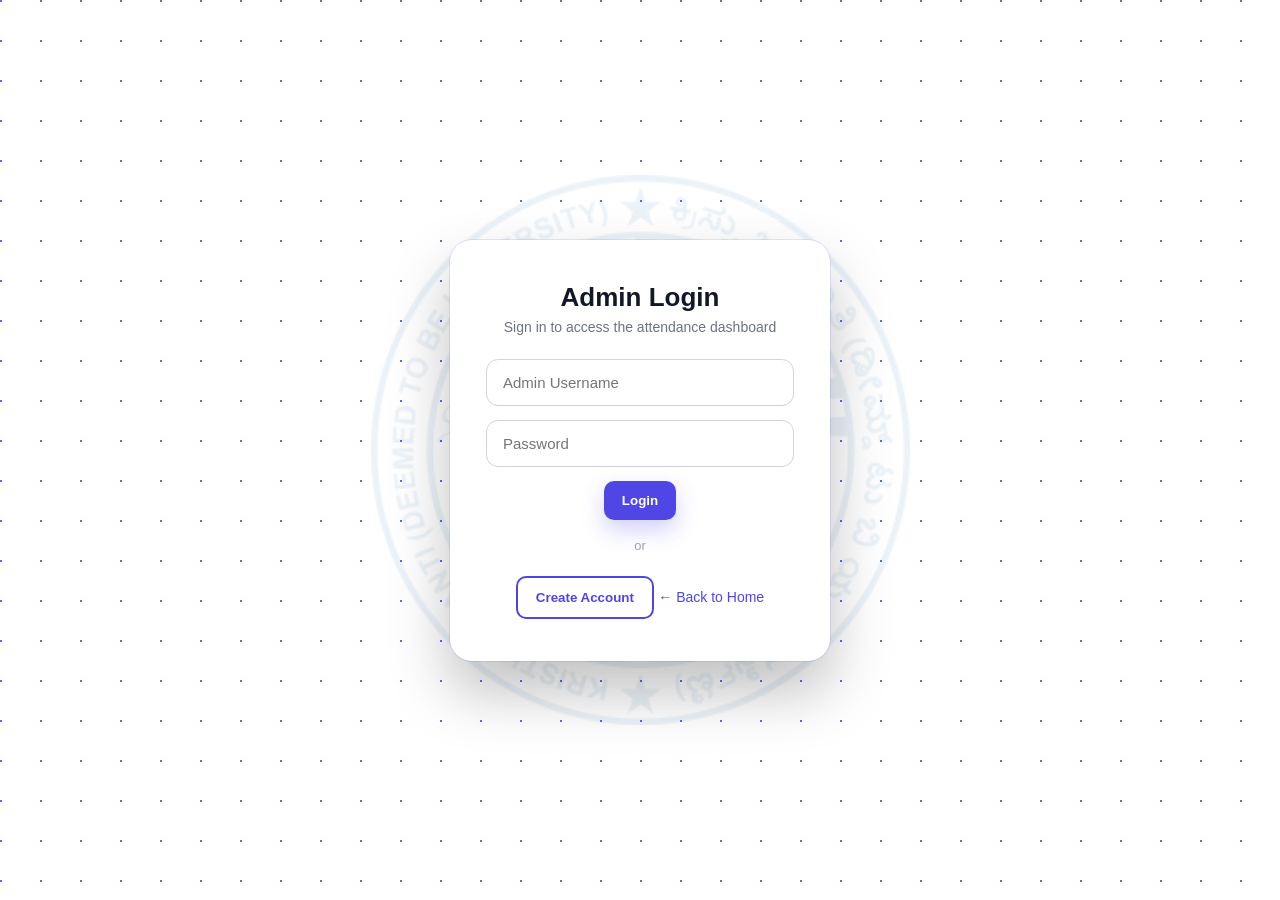
==== frondend/attendance.html @ 6c7b063a "Complete Face Attendance System with Flask, SQLite, Analytics, PDF & CSV export" ====
<!DOCTYPE html>
<html lang="en">
<head>
  <meta charset="UTF-8" />
  <meta name="viewport" content="width=device-width, initial-scale=1.0" />
  <title>Take Attendance | Face Attendance</title>

  <link rel="stylesheet" href="css/style.css" />

  <!-- Protect route -->
  <script>
    if (localStorage.getItem("loggedIn") !== "true") {
      window.location.href = "login.html";
    }
  </script>
</head>

<body>

  <!-- Background -->
  <div class="bg-pattern"></div>

  <!-- Watermark -->
  <div class="logo-watermark">
    <img src="assets/university-logo.png" alt="University logo watermark" />
  </div>

  <!-- Navbar -->
  <nav class="navbar">
    <div class="nav-container">
      <div class="nav-left">
        <div class="logo-box">⌁</div>
        <span class="brand">Face Attendance</span>
      </div>
      <div class="nav-right">
        <a class="nav-link" href="index.html">Home</a>
        <a class="nav-link" href="register.html">Register</a>
        <a class="nav-link active" href="attendance.html">Attendance</a>
        <a class="nav-link" href="dashboard.html">Dashboard</a>
        <a class="btn btn-outline" href="#" onclick="logout()">Logout</a>
      </div>
    </div>
  </nav>

  <!-- Content -->
  <section class="container section">
    <h1 class="section-title center">Take Attendance</h1>
    <p class="section-subtitle center">
      Face recognition based attendance (demo mode)
    </p>

    <div class="hero-grid">
      <!-- Camera (Demo) -->
      <div class="webcam-card">
        <div class="webcam-top-left">
          <span class="dot dot-red"></span>
          Camera: OFF
        </div>

        <div class="webcam-body">
          <div class="webcam-frame"></div>
          <div class="webcam-icon">🎥</div>
          <div class="webcam-info">
            <h3>Camera Preview</h3>
            <p style="color:#6b7280;font-size:14px">
              Demo camera placeholder
            </p>
            <button class="btn btn-primary" onclick="startDemo()">
              Start Attendance (Demo)
            </button>
          </div>
        </div>

        <div class="webcam-footer">
          <span class="status-label">Face Detection:</span>
          <span class="status-off">
            <span class="dot dot-red"></span> OFF
          </span>
        </div>
      </div>

      <!-- Result / Manual Marking -->
      <div class="login-card-square">
        <h3 class="login-title">Recognition Result</h3>
        <p class="login-sub">
          Demo mode – manual roll entry
        </p>

        <!-- 🔽 Added inputs (UI style unchanged) -->
        <input
          type="text"
          id="roll"
          placeholder="Roll Number"
        />

        <select id="status" style="margin-top:10px">
          <option value="Present">Present</option>
          <option value="Late">Late</option>
          <option value="Absent">Absent</option>
        </select>
        
        <button
          class="btn btn-primary full"
          style="margin-top:16px"
          onclick="markAttendance()"
        >
          Mark Attendance
        </button>

        <p id="msg" style="margin-top:12px"></p>

        <!-- Display area -->
        <div style="text-align:left;color:#374151;margin-top:14px">
          <p><strong>Status:</strong> Saved to database</p>
          <p><strong>Mode:</strong> Demo</p>
        </div>
      </div>
    </div>
  </section>

  <!-- Footer -->
  <footer class="footer">
    <div class="container footer-content">
      <div>
        <strong>Face Attendance System © 2026</strong>
        <p>Attendance Module</p>
      </div>
    </div>
  </footer>

  <!-- JS -->
  <script>
    function logout() {
      localStorage.removeItem("loggedIn");
      window.location.href = "login.html";
    }

    function startDemo() {
      alert("Demo camera running. Face recognition will be added next.");
    }

    async function markAttendance() {
      const roll = document.getElementById("roll").value;
      const status = document.getElementById("status").value;
      const msg = document.getElementById("msg");

      if (!roll) {
        msg.style.color = "red";
        msg.textContent = "Please enter roll number";
        return;
      }

      try {
        const res = await fetch(
          "http://127.0.0.1:5000/api/mark-attendance",
          {
            method: "POST",
            headers: { "Content-Type": "application/json" },
            body: JSON.stringify({
              roll: roll,
              status: status
            })
          }
        );

        const data = await res.json();

        if (data.success) {
          msg.style.color = "green";
          msg.textContent = "Attendance marked successfully";
          document.getElementById("roll").value = "";
        } else {
          msg.style.color = "red";
          msg.textContent = data.error || "Failed to mark attendance";
        }
      } catch (e) {
        msg.style.color = "red";
        msg.textContent = "Backend not reachable";
      }
    }
  </script>
</body>
</html>
---- frondend/css/style.css ----
* {
  margin: 0;
  padding: 0;
  box-sizing: border-box;
}

body {
  font-family: "Inter", sans-serif;
  background: #fff;
  color: #111827;
}

.container {
  max-width: 1200px;
  margin: 0 auto;
  padding: 0 32px;
}

.section {
  padding: 70px 0;
}

.center {
  text-align: center;
}

/* Background */
.bg-pattern {
  position: fixed;
  inset: 0;
  opacity: 0.03;
  pointer-events: none;
  background-image: radial-gradient(circle at 1px 1px, #6366f1 1px, transparent 0);
  background-size: 40px 40px;
  z-index: -10;
}

/* Watermark Logo */
.logo-watermark {
  position: fixed;
  inset: 0;
  pointer-events: none;
  overflow: hidden;
  z-index: -9;
}
.logo-watermark img {
  position: absolute;
  top: 50%;
  left: 50%;
  width: 550px;
  height: 550px;
  transform: translate(-50%, -50%);
  opacity: 0.08;
  object-fit: contain;
}

/* Navbar */
.navbar {
  position: sticky;
  top: 0;
  z-index: 20;
  border-bottom: 1px solid #e5e7eb;

  /* ✅ Safari iOS support */
  -webkit-backdrop-filter: blur(12px);
  backdrop-filter: blur(12px);

  background: rgba(255, 255, 255, 0.85);
}

.nav-container {
  max-width: 1200px;
  margin: 0 auto;
  padding: 16px 32px;
  display: flex;
  justify-content: space-between;
  align-items: center;
}

.nav-left {
  display: flex;
  gap: 12px;
  align-items: center;
}

.logo-box {
  width: 42px;
  height: 42px;
  border-radius: 14px;
  display: flex;
  align-items: center;
  justify-content: center;
  color: #fff;
  font-weight: 800;
  background: linear-gradient(135deg, #6366f1, #9333ea);
  box-shadow: 0 10px 18px rgba(0, 0, 0, 0.15);
}

.brand {
  font-size: 20px;
  font-weight: 700;
}

.nav-right {
  display: flex;
  gap: 26px;
  align-items: center;
}

.nav-link {
  text-decoration: none;
  font-weight: 600;
  color: #4b5563;
}
.nav-link:hover {
  color: #4f46e5;
}

.nav-link.active {
  color: #4f46e5;
  position: relative;
}
.nav-link.active::after {
  content: "";
  position: absolute;
  left: 0;
  bottom: -8px;
  width: 100%;
  height: 3px;
  background: #4f46e5;
  border-radius: 99px;
}

/* Buttons */
.btn {
  border: none;
  padding: 12px 18px;
  border-radius: 10px;
  font-weight: 600;
  cursor: pointer;
  transition: 0.2s ease;
}

.btn-primary {
  background: #4f46e5;
  color: #fff;
  box-shadow: 0 10px 22px rgba(79, 70, 229, 0.25);
}
.btn-primary:hover {
  background: #4338ca;
}

.btn-outline {
  background: transparent;
  border: 2px solid #4f46e5;
  color: #4f46e5;
}
.btn-outline:hover {
  background: #eef2ff;
}

.btn-lg {
  padding: 16px 26px;
  font-size: 16px;
}

/* Hero */
.hero {
  padding: 90px 0 40px;
}

.hero-grid {
  display: grid;
  grid-template-columns: 1.1fr 1fr;
  gap: 70px;
  align-items: center;
}

.hero-title {
  font-size: 56px;
  font-weight: 800;
  line-height: 1.05;
  margin-bottom: 20px;
}

.hero-subtitle {
  font-size: 20px;
  color: #4b5563;
  line-height: 1.6;
  margin-bottom: 26px;
}

.hero-actions {
  display: flex;
  gap: 16px;
  margin-bottom: 22px;
}

.privacy-note {
  font-size: 13px;
  color: #6b7280;
  display: flex;
  gap: 8px;
  align-items: center;
}

/* Webcam card */
.webcam-card {
  background: #fff;
  border-radius: 22px;
  overflow: hidden;
  border: 2px solid #e5e7eb;
  box-shadow: 0 30px 60px rgba(0, 0, 0, 0.15);
  position: relative;
}

.webcam-top-left {
  position: absolute;
  top: 16px;
  left: 16px;
  background: rgba(17, 24, 39, 0.82);
  padding: 8px 12px;
  border-radius: 10px;
  color: #fff;
  font-size: 12px;
  display: flex;
  gap: 8px;
  align-items: center;
  z-index: 10;

  /* ✅ Safari iOS support */
  -webkit-backdrop-filter: blur(8px);
  backdrop-filter: blur(8px);
}

.webcam-settings {
  position: absolute;
  top: 16px;
  right: 16px;
  width: 34px;
  height: 34px;
  border-radius: 10px;
  background: rgba(255, 255, 255, 0.92);

  /* ✅ Safari iOS support */
  -webkit-backdrop-filter: blur(8px);
  backdrop-filter: blur(8px);

  box-shadow: 0 10px 16px rgba(0, 0, 0, 0.15);
}

.webcam-body {
  background: linear-gradient(135deg, #f9fafb, #f3f4f6);
  aspect-ratio: 4 / 3;
  display: flex;
  flex-direction: column;
  align-items: center;
  justify-content: center;
  gap: 18px;
  padding: 40px;
  position: relative;
}

.webcam-frame {
  position: absolute;
  inset: 34px;
  border: 2px dashed #d1d5db;
  border-radius: 16px;
  background: rgba(229, 231, 235, 0.3);
}

.webcam-icon {
  width: 90px;
  height: 90px;
  border-radius: 50%;
  background: #fff;
  display: flex;
  align-items: center;
  justify-content: center;
  font-size: 44px;
  box-shadow: 0 20px 30px rgba(0, 0, 0, 0.1);
  position: relative;
  z-index: 5;
}

.webcam-info {
  text-align: center;
  z-index: 5;
}
.webcam-info h3 {
  font-size: 22px;
  margin-bottom: 14px;
  color: #374151;
}

.webcam-footer {
  background: #111827;
  display: flex;
  justify-content: space-between;
  align-items: center;
  padding: 16px 22px;
  font-size: 13px;
}

.status-label {
  color: #9ca3af;
}

.status-off {
  color: #f87171;
  font-weight: 700;
  display: flex;
  gap: 8px;
  align-items: center;
}

.dot {
  width: 10px;
  height: 10px;
  border-radius: 50%;
}
.dot-red {
  background: #f87171;
}

/* Features */
.features {
  display: grid;
  grid-template-columns: repeat(3, 1fr);
  gap: 26px;
}

.feature-card {
  background: #fff;
  border-radius: 22px;
  padding: 34px 30px;
  text-align: center;
  border: 1px solid #e5e7eb;
  box-shadow: 0 14px 22px rgba(0, 0, 0, 0.08);
  transition: 0.25s ease;
}
.feature-card:hover {
  border-color: #c7d2fe;
  box-shadow: 0 24px 45px rgba(0, 0, 0, 0.12);
  transform: translateY(-4px);
}

.icon-box {
  width: 64px;
  height: 64px;
  border-radius: 18px;
  display: flex;
  align-items: center;
  justify-content: center;
  margin: 0 auto 16px;
  font-size: 28px;
  color: #fff;
  box-shadow: 0 12px 18px rgba(0, 0, 0, 0.12);
}

.icon-box.purple {
  background: linear-gradient(135deg, #6366f1, #9333ea);
}
.icon-box.green {
  background: linear-gradient(135deg, #22c55e, #10b981);
}
.icon-box.blue {
  background: linear-gradient(135deg, #3b82f6, #06b6d4);
}

.feature-card h3 {
  font-size: 22px;
  margin-bottom: 10px;
}
.feature-card p {
  color: #4b5563;
  line-height: 1.6;
}

.learn-more {
  display: inline-block;
  margin-top: 12px;
  text-decoration: none;
  font-weight: 600;
  font-size: 14px;
  color: #4f46e5;
  opacity: 0;
  transition: 0.25s;
}
.feature-card:hover .learn-more {
  opacity: 1;
}

/* How it works */
.how-section {
  padding: 80px 32px;
  background: linear-gradient(#f9fafb, #ffffff);
  border-radius: 28px;
  margin: 60px auto;
}

.section-title {
  font-size: 34px;
  font-weight: 800;
  text-align: center;
  margin-bottom: 8px;
}

.section-subtitle {
  text-align: center;
  color: #6b7280;
  margin-bottom: 50px;
}

.how-grid {
  display: grid;
  grid-template-columns: repeat(3, 1fr);
  gap: 34px;
}

.how-card {
  background: #fff;
  border-radius: 22px;
  padding: 44px 28px 30px;
  border: 2px solid #e5e7eb;
  box-shadow: 0 16px 26px rgba(0, 0, 0, 0.1);
  text-align: center;
  position: relative;
}

.step {
  position: absolute;
  top: -18px;
  left: 50%;
  transform: translateX(-50%);
  width: 50px;
  height: 50px;
  border-radius: 999px;
  background: #4f46e5;
  color: white;
  display: flex;
  align-items: center;
  justify-content: center;
  font-weight: 800;
  box-shadow: 0 18px 24px rgba(79, 70, 229, 0.25);
}

.how-icon {
  width: 76px;
  height: 76px;
  margin: 10px auto 16px;
  border-radius: 18px;
  display: flex;
  align-items: center;
  justify-content: center;
  font-weight: 800;
  color: white;
  font-size: 24px;
}

.how-icon.purple {
  background: linear-gradient(135deg, #a855f7, #ec4899);
}
.how-icon.indigo {
  background: linear-gradient(135deg, #6366f1, #2563eb);
}
.how-icon.green {
  background: linear-gradient(135deg, #22c55e, #14b8a6);
}

.how-card h3 {
  font-size: 22px;
  margin-bottom: 10px;
}
.how-card p {
  color: #4b5563;
  line-height: 1.6;
}

/* Quick Access */
.quick-grid {
  display: grid;
  grid-template-columns: repeat(4, 1fr);
  gap: 20px;
  margin-top: 26px;
}

.quick-tile {
  background: #fff;
  border-radius: 22px;
  border: 2px solid #e5e7eb;
  padding: 30px 24px;
  font-weight: 800;
  font-size: 18px;
  cursor: pointer;
  transition: 0.25s;
  box-shadow: 0 14px 22px rgba(0, 0, 0, 0.08);
  display: flex;
  flex-direction: column;
  align-items: center;
  gap: 12px;
}

.quick-tile:hover {
  border-color: #4f46e5;
  box-shadow: 0 24px 45px rgba(0, 0, 0, 0.12);
  transform: translateY(-4px);
}

.tile-icon {
  width: 64px;
  height: 64px;
  border-radius: 16px;
  display: flex;
  align-items: center;
  justify-content: center;
  color: white;
  font-size: 28px;
  transition: 0.2s;
}

.quick-tile:hover .tile-icon {
  transform: scale(1.08);
}

.tile-icon.purple {
  background: linear-gradient(135deg, #a855f7, #ec4899);
}
.tile-icon.indigo {
  background: linear-gradient(135deg, #6366f1, #2563eb);
}
.tile-icon.green {
  background: linear-gradient(135deg, #22c55e, #14b8a6);
}
.tile-icon.orange {
  background: linear-gradient(135deg, #f97316, #ef4444);
}

/* Footer */
.footer {
  border-top: 1px solid #e5e7eb;
  background: #f9fafb;
  margin-top: 70px;
  padding: 28px 0;
}

.footer-content {
  display: flex;
  justify-content: space-between;
  align-items: center;
}

.footer-content p {
  margin-top: 8px;
  color: #6b7280;
  font-size: 14px;
}

/* Responsive */
@media (max-width: 1024px) {
  .hero-grid {
    grid-template-columns: 1fr;
  }
  .features,
  .how-grid {
    grid-template-columns: 1fr;
  }
  .quick-grid {
    grid-template-columns: 1fr 1fr;
  }
  .nav-right {
    gap: 14px;
    flex-wrap: wrap;
    justify-content: flex-end;
  }
}
/* Full opacity background ONLY for login page */
.login-page .bg-pattern {
  opacity: 1;
}

/* Center login card */
.login-wrapper {
  min-height: 100vh;
  display: flex;
  justify-content: center;
  align-items: center;
  position: relative;
  z-index: 5;
}

/* Square login card */
.login-card-square {
  width: 380px;
  background: #ffffff;
  padding: 42px 36px;
  border-radius: 22px;
  text-align: center;

  box-shadow:
    0 30px 60px rgba(0, 0, 0, 0.25),
    0 0 0 1px rgba(99, 102, 241, 0.15);

  animation: loginFadeUp 0.6s ease;
}

/* Login heading */
.login-title {
  font-size: 26px;
  font-weight: 800;
  margin-bottom: 6px;
}

.login-sub {
  font-size: 14px;
  color: #6b7280;
  margin-bottom: 24px;
}

/* Login inputs */
.login-card-square input {
  width: 100%;
  padding: 14px 16px;
  margin-bottom: 14px;
  border-radius: 12px;
  border: 1px solid #d1d5db;
  font-size: 15px;
}

.login-card-square input:focus {
  outline: none;
  border-color: #4f46e5;
  box-shadow: 0 0 0 3px rgba(79, 70, 229, 0.25);
}

/* Divider */
.divider {
  margin: 18px 0;
  font-size: 13px;
  color: #9ca3af;
}

/* Back link */
.back-home {
  display: inline-block;
  margin-top: 18px;
  font-size: 14px;
  color: #4f46e5;
  text-decoration: none;
}

.back-home:hover {
  text-decoration: underline;
}

/* Login animation */
@keyframes loginFadeUp {
  from {
    opacity: 0;
    transform: translateY(28px);
  }
  to {
    opacity: 1;
    transform: translateY(0);
  }
}
/* ===============================
   DASHBOARD TABLE
================================ */
.dashboard-table-wrapper {
  overflow-x: auto;
  margin-top: 30px;
}

.dashboard-table {
  width: 100%;
  border-collapse: collapse;
  background: white;
  border-radius: 18px;
  overflow: hidden;
  box-shadow: 0 20px 40px rgba(0, 0, 0, 0.1);
}

.dashboard-table th,
.dashboard-table td {
  padding: 16px 18px;
  text-align: left;
  font-size: 15px;
}

.dashboard-table thead {
  background: #4f46e5;
  color: white;
}

.dashboard-table tbody tr {
  border-bottom: 1px solid #e5e7eb;
}

.dashboard-table tbody tr:hover {
  background: #f9fafb;
}

.status {
  font-weight: 700;
}

.status.present {
  color: #16a34a;
}

.status.late {
  color: #f97316;
}
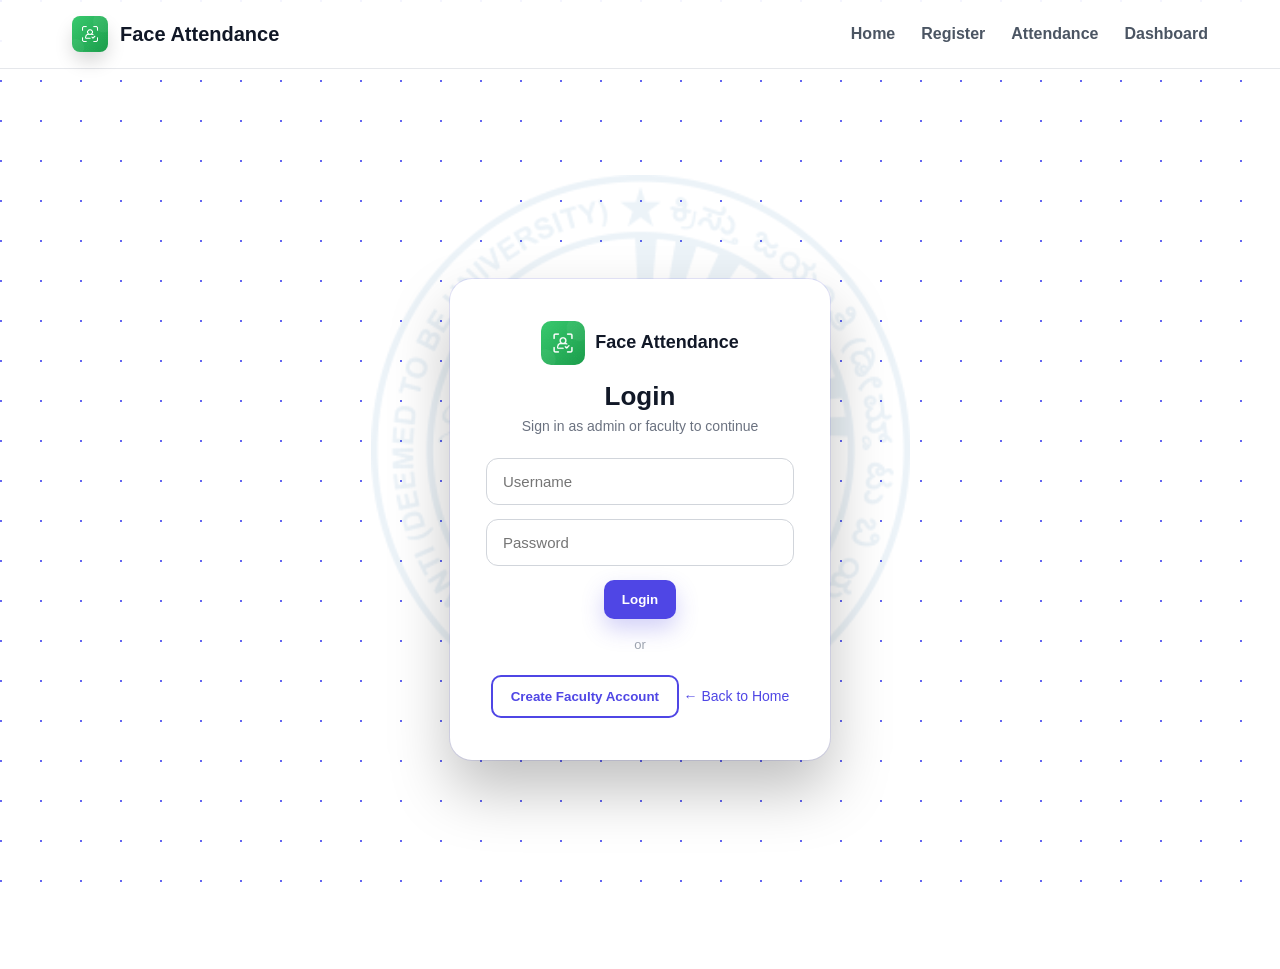
==== commit f642eba7: "Add face recognition, period-wise attendance, faculty login, 75% alert, admin dashboard" ====
--- a/frondend/attendance.html
+++ b/frondend/attendance.html
@@ -4,121 +4,196 @@
   <meta charset="UTF-8" />
   <meta name="viewport" content="width=device-width, initial-scale=1.0" />
   <title>Take Attendance | Face Attendance</title>
-
   <link rel="stylesheet" href="css/style.css" />
-
-  <!-- Protect route -->
   <script>
     if (localStorage.getItem("loggedIn") !== "true") {
       window.location.href = "login.html";
     }
   </script>
+  <style>
+    .period-grid {
+      display: grid;
+      grid-template-columns: repeat(4, 1fr);
+      gap: 10px;
+      margin-bottom: 20px;
+    }
+    @media(max-width:700px){ .period-grid{ grid-template-columns: repeat(2,1fr); } }
+
+    .period-tile {
+      border: 2px solid #e5e7eb;
+      border-radius: 10px;
+      padding: 10px 12px;
+      cursor: pointer;
+      background: #fff;
+      transition: all .15s;
+      text-align: center;
+    }
+    .period-tile:hover    { border-color: #6366f1; background: #f5f3ff; }
+    .period-tile.active   { border-color: #6366f1; background: #ede9fe; }
+    .period-tile.current  { border-color: #10b981; }
+    .period-tile.current.active { background: #d1fae5; border-color:#10b981; }
+    .period-tile .p-label { font-size: 13px; font-weight: 600; color: #374151; }
+    .period-tile .p-time  { font-size: 11px; color: #9ca3af; margin-top: 2px; }
+    .period-tile .p-badge {
+      font-size: 10px; font-weight: 600; padding: 2px 8px;
+      border-radius: 20px; margin-top: 4px; display: inline-block;
+    }
+    .badge-now    { background: #d1fae5; color: #065f46; }
+    .badge-done   { background: #f3f4f6; color: #9ca3af; }
+    .badge-upcoming { background: #eff6ff; color: #1e40af; }
+
+    .status-bar {
+      display: flex; align-items: center; gap: 10px;
+      background: #f9fafb; border: 1px solid #e5e7eb;
+      border-radius: 10px; padding: 10px 16px;
+      margin-bottom: 16px; flex-wrap: wrap;
+      font-size: 13px;
+    }
+    .s-badge {
+      padding: 3px 12px; border-radius: 20px;
+      font-weight: 600; font-size: 12px; color: #fff;
+    }
+    .s-present { background: #10b981; }
+    .s-late    { background: #f59e0b; }
+    .s-absent  { background: #ef4444; }
+    .s-none    { background: #9ca3af; }
+  </style>
 </head>
-
 <body>
-
-  <!-- Background -->
   <div class="bg-pattern"></div>
-
-  <!-- Watermark -->
   <div class="logo-watermark">
-    <img src="assets/university-logo.png" alt="University logo watermark" />
+    <img src="assets/university-logo.png" alt="" />
   </div>
 
-  <!-- Navbar -->
   <nav class="navbar">
     <div class="nav-container">
       <div class="nav-left">
-        <div class="logo-box">⌁</div>
+        <div class="logo-box" style="background:none;padding:0;width:36px;height:36px;">
+          <img src="assets/faceattendance-2.png" alt="Logo"
+            style="width:36px;height:36px;border-radius:8px;object-fit:contain;" />
+        </div>
         <span class="brand">Face Attendance</span>
       </div>
       <div class="nav-right">
         <a class="nav-link" href="index.html">Home</a>
-        <a class="nav-link" href="register.html">Register</a>
+        <a class="nav-link" href="register.html" id="registerLink">Register</a>
         <a class="nav-link active" href="attendance.html">Attendance</a>
         <a class="nav-link" href="dashboard.html">Dashboard</a>
+        <span style="font-size:13px;color:#6b7280;margin-right:4px" id="userTag"></span>
         <a class="btn btn-outline" href="#" onclick="logout()">Logout</a>
       </div>
     </div>
   </nav>
-
-  <!-- Content -->
+  <script>
+    // Hide Register link for faculty
+    if (localStorage.getItem("role") !== "admin") {
+      const rl = document.getElementById("registerLink");
+      if (rl) rl.style.display = "none";
+    }
+  </script>
+
   <section class="container section">
     <h1 class="section-title center">Take Attendance</h1>
-    <p class="section-subtitle center">
-      Face recognition based attendance (demo mode)
-    </p>
+    <p class="section-subtitle center">Select a period, then start face recognition</p>
+
+    <!-- Period selector -->
+    <h3 style="font-size:15px;color:#374151;margin-bottom:10px">Select Period</h3>
+    <div class="period-grid" id="periodGrid">
+      <!-- Filled by JS -->
+    </div>
+
+    <!-- Live status bar -->
+    <div class="status-bar">
+      <span style="color:#6b7280">Selected:</span>
+      <strong id="selectedPeriodLabel" style="color:#374151">None</strong>
+      <span style="color:#6b7280;margin-left:8px">Status now:</span>
+      <span class="s-badge s-none" id="statusBadge">—</span>
+      <span style="color:#9ca3af;font-size:12px" id="statusDesc"></span>
+      <span style="margin-left:auto;color:#374151" id="clockDisplay"></span>
+    </div>
 
     <div class="hero-grid">
-      <!-- Camera (Demo) -->
+      <!-- Webcam -->
       <div class="webcam-card">
         <div class="webcam-top-left">
-          <span class="dot dot-red"></span>
-          Camera: OFF
-        </div>
-
-        <div class="webcam-body">
-          <div class="webcam-frame"></div>
-          <div class="webcam-icon">🎥</div>
-          <div class="webcam-info">
-            <h3>Camera Preview</h3>
-            <p style="color:#6b7280;font-size:14px">
-              Demo camera placeholder
-            </p>
-            <button class="btn btn-primary" onclick="startDemo()">
-              Start Attendance (Demo)
-            </button>
+          <span class="dot" id="camDot" style="background:red"></span>
+          <span id="camLabel">Camera: OFF</span>
+        </div>
+
+        <div class="webcam-body" style="position:relative;">
+          <video id="video" autoplay playsinline
+            style="display:none;width:100%;border-radius:12px;"></video>
+          <canvas id="canvas" style="display:none;"></canvas>
+
+          <div id="camPlaceholder">
+            <div class="webcam-frame"></div>
+            <div class="webcam-icon">🎥</div>
+            <div class="webcam-info">
+              <h3>Camera Preview</h3>
+              <p style="color:#6b7280;font-size:14px">Select a period above, then start</p>
+            </div>
           </div>
+        </div>
+
+        <!-- Button outside webcam-body -->
+        <div style="padding:14px;text-align:center;">
+          <button id="startBtn" class="btn btn-primary" onclick="startAttendance()" style="width:100%">
+            Start Attendance
+          </button>
         </div>
 
         <div class="webcam-footer">
           <span class="status-label">Face Detection:</span>
-          <span class="status-off">
+          <span id="detectionStatus" class="status-off">
             <span class="dot dot-red"></span> OFF
           </span>
         </div>
       </div>
 
-      <!-- Result / Manual Marking -->
+      <!-- Result Panel -->
       <div class="login-card-square">
         <h3 class="login-title">Recognition Result</h3>
-        <p class="login-sub">
-          Demo mode – manual roll entry
-        </p>
-
-        <!-- 🔽 Added inputs (UI style unchanged) -->
-        <input
-          type="text"
-          id="roll"
-          placeholder="Roll Number"
-        />
-
-        <select id="status" style="margin-top:10px">
-          <option value="Present">Present</option>
-          <option value="Late">Late</option>
-          <option value="Absent">Absent</option>
-        </select>
-        
-        <button
-          class="btn btn-primary full"
-          style="margin-top:16px"
-          onclick="markAttendance()"
-        >
-          Mark Attendance
+        <p class="login-sub" id="resultSub">Waiting for face...</p>
+
+        <div id="resultBox" style="
+          background:#f9fafb; border:1px solid #e5e7eb;
+          border-radius:10px; padding:16px; margin-top:14px;
+          min-height:90px; text-align:left;">
+          <p style="color:#9ca3af;font-size:14px">No recognition yet.</p>
+        </div>
+
+        <div style="margin-top:18px;">
+          <strong style="font-size:14px;color:#374151">Marked This Period</strong>
+          <ul id="markedList" style="
+            margin-top:8px; padding:0; list-style:none;
+            max-height:160px; overflow-y:auto; font-size:13px; color:#374151;">
+            <li style="color:#9ca3af">None yet</li>
+          </ul>
+        </div>
+
+        <button id="stopBtn" class="btn btn-outline full"
+          style="margin-top:14px;display:none" onclick="stopAttendance()">
+          Stop Camera
         </button>
 
-        <p id="msg" style="margin-top:12px"></p>
-
-        <!-- Display area -->
-        <div style="text-align:left;color:#374151;margin-top:14px">
-          <p><strong>Status:</strong> Saved to database</p>
-          <p><strong>Mode:</strong> Demo</p>
+        <!-- Manual fallback -->
+        <div style="margin-top:16px;border-top:1px solid #e5e7eb;padding-top:14px">
+          <p style="font-size:12px;color:#9ca3af;margin-bottom:8px">Manual fallback</p>
+          <input type="text" id="roll" placeholder="Roll Number" />
+          <select id="status" style="margin-top:8px">
+            <option value="Present">Present</option>
+            <option value="Late">Late</option>
+            <option value="Absent">Absent</option>
+          </select>
+          <button class="btn btn-primary full" style="margin-top:10px" onclick="markManual()">
+            Mark Manually
+          </button>
+          <p id="manualMsg" style="margin-top:8px;font-size:13px;"></p>
         </div>
       </div>
     </div>
   </section>
 
-  <!-- Footer -->
   <footer class="footer">
     <div class="container footer-content">
       <div>
@@ -128,56 +203,293 @@
     </div>
   </footer>
 
-  <!-- JS -->
   <script>
+    let stream              = null;
+    let recognitionInterval = null;
+    let selectedPeriod      = null;
+    let periods             = [];
+    const markedRolls       = new Set();
+
+    // ── Role & assigned periods from localStorage ──────────────
+    const ROLE             = localStorage.getItem("role") || "faculty";
+    const USER_NAME        = localStorage.getItem("userName") || "";
+    const ASSIGNED_PERIODS = JSON.parse(localStorage.getItem("periods") || "[]");
+
     function logout() {
-      localStorage.removeItem("loggedIn");
+      ["loggedIn","role","userName","periods","facultyId"].forEach(k => localStorage.removeItem(k));
       window.location.href = "login.html";
     }
 
-    function startDemo() {
-      alert("Demo camera running. Face recognition will be added next.");
-    }
-
-    async function markAttendance() {
-      const roll = document.getElementById("roll").value;
+    // ── Init ───────────────────────────────────────────────────
+    window.addEventListener("DOMContentLoaded", () => {
+      // Show logged-in user name in navbar
+      const tag = document.getElementById("userTag");
+      if (tag) tag.textContent = USER_NAME;
+
+      loadPeriods();
+      setInterval(updateClock, 10000);
+      updateClock();
+    });
+
+    // ── Clock ──────────────────────────────────────────────────
+    function updateClock() {
+      const now = new Date();
+      document.getElementById("clockDisplay").textContent =
+        now.toLocaleTimeString([], { hour: "2-digit", minute: "2-digit" });
+      renderPeriodGrid();   // refresh current period highlight
+      updateStatusBar();
+    }
+
+    // ── Load periods from backend ──────────────────────────────
+    async function loadPeriods() {
+      try {
+        const res  = await fetch("http://127.0.0.1:5000/api/periods");
+        const data = await res.json();
+        let allPeriods = data.periods;
+
+        // Faculty only sees their assigned periods
+        if (ROLE === "faculty" && ASSIGNED_PERIODS.length > 0) {
+          allPeriods = allPeriods.filter(p => ASSIGNED_PERIODS.includes(p.id));
+        }
+        periods = allPeriods;
+
+        if (data.current_period) {
+          // Auto-select only if it's in the faculty's assigned periods
+          const current = periods.find(p => p.id === data.current_period.id);
+          if (current) selectedPeriod = current;
+        }
+        renderPeriodGrid();
+        updateStatusBar();
+      } catch (e) {
+        let allPeriods = [
+          {id:1, label:"Period 1", start:"09:00", end:"09:50"},
+          {id:2, label:"Period 2", start:"10:00", end:"10:50"},
+          {id:3, label:"Period 3", start:"11:00", end:"11:50"},
+          {id:4, label:"Period 4", start:"12:00", end:"12:50"},
+          {id:5, label:"Period 5", start:"13:40", end:"14:30"},
+          {id:6, label:"Period 6", start:"14:40", end:"15:30"},
+          {id:7, label:"Period 7", start:"15:40", end:"16:30"},
+        ];
+        if (ROLE === "faculty" && ASSIGNED_PERIODS.length > 0) {
+          allPeriods = allPeriods.filter(p => ASSIGNED_PERIODS.includes(p.id));
+        }
+        periods = allPeriods;
+        renderPeriodGrid();
+      }
+    }
+
+    // ── Render period tiles ────────────────────────────────────
+    function renderPeriodGrid() {
+      const grid   = document.getElementById("periodGrid");
+      const now    = new Date();
+      const nowMin = now.getHours() * 60 + now.getMinutes();
+
+      grid.innerHTML = "";
+      periods.forEach(p => {
+        const [sh, sm] = p.start.split(":").map(Number);
+        const [eh, em] = p.end.split(":").map(Number);
+        const startMin = sh * 60 + sm;
+        const endMin   = eh * 60 + em;
+
+        let badgeClass, badgeText;
+        if (nowMin >= startMin && nowMin <= endMin) {
+          badgeClass = "badge-now"; badgeText = "NOW";
+        } else if (nowMin > endMin) {
+          badgeClass = "badge-done"; badgeText = "Done";
+        } else {
+          badgeClass = "badge-upcoming"; badgeText = "Upcoming";
+        }
+
+        const isActive  = selectedPeriod && selectedPeriod.id === p.id;
+        const isCurrent = badgeText === "NOW";
+
+        const tile = document.createElement("div");
+        tile.className = `period-tile${isCurrent ? " current" : ""}${isActive ? " active" : ""}`;
+        tile.innerHTML = `
+          <div class="p-label">${p.label}</div>
+          <div class="p-time">${p.start} – ${p.end}</div>
+          <span class="p-badge ${badgeClass}">${badgeText}</span>
+        `;
+        tile.onclick = () => selectPeriod(p);
+        grid.appendChild(tile);
+      });
+
+      if (selectedPeriod) {
+        document.getElementById("selectedPeriodLabel").textContent =
+          `${selectedPeriod.label} (${selectedPeriod.start}–${selectedPeriod.end})`;
+      }
+    }
+
+    function selectPeriod(p) {
+      selectedPeriod = p;
+      markedRolls.clear();
+      document.getElementById("markedList").innerHTML =
+        '<li style="color:#9ca3af">None yet</li>';
+      document.getElementById("resultBox").innerHTML =
+        '<p style="color:#9ca3af;font-size:14px">No recognition yet.</p>';
+      renderPeriodGrid();
+      updateStatusBar();
+    }
+
+    // ── Status bar ─────────────────────────────────────────────
+    function updateStatusBar() {
+      if (!selectedPeriod) return;
+      const now    = new Date();
+      const nowMin = now.getHours() * 60 + now.getMinutes();
+      const [sh, sm] = selectedPeriod.start.split(":").map(Number);
+      const diff   = nowMin - (sh * 60 + sm);
+
+      let status, cls, desc;
+      if (diff <= 10)       { status="Present"; cls="s-present"; desc="Within grace period"; }
+      else if (diff <= 20)  { status="Late";    cls="s-late";    desc="10–20 min late";      }
+      else if (diff > 20)   { status="Absent";  cls="s-absent";  desc="More than 20 min late"; }
+      else                  { status="—";       cls="s-none";    desc="Period not started";  }
+
+      document.getElementById("statusBadge").textContent = status;
+      document.getElementById("statusBadge").className   = `s-badge ${cls}`;
+      document.getElementById("statusDesc").textContent  = desc;
+    }
+
+    // ── Start camera ───────────────────────────────────────────
+    async function startAttendance() {
+      if (!selectedPeriod) {
+        alert("Please select a period first.");
+        return;
+      }
+      try {
+        stream = await navigator.mediaDevices.getUserMedia({ video: true });
+        const video = document.getElementById("video");
+        video.srcObject = stream;
+
+        document.getElementById("camPlaceholder").style.display = "none";
+        document.getElementById("startBtn").style.display       = "none";
+        video.style.display = "block";
+        document.getElementById("stopBtn").style.display        = "block";
+        document.getElementById("camDot").style.background      = "lime";
+        document.getElementById("camLabel").textContent         = "Camera: ON";
+        document.getElementById("detectionStatus").innerHTML    =
+          '<span class="dot" style="background:lime"></span> ON';
+
+        recognitionInterval = setInterval(scanFrame, 2500);
+      } catch (e) {
+        alert("Camera access denied. Please allow camera permission.");
+      }
+    }
+
+    // ── Scan frame ─────────────────────────────────────────────
+    async function scanFrame() {
+      const video  = document.getElementById("video");
+      const canvas = document.getElementById("canvas");
+      if (video.readyState < 2) return;
+
+      canvas.width  = video.videoWidth;
+      canvas.height = video.videoHeight;
+      canvas.getContext("2d").drawImage(video, 0, 0);
+
+      try {
+        const res  = await fetch("http://127.0.0.1:5000/api/recognize-face", {
+          method: "POST",
+          headers: { "Content-Type": "application/json" },
+          body: JSON.stringify({
+            image:     canvas.toDataURL("image/jpeg", 0.8),
+            period_id: selectedPeriod ? selectedPeriod.id : 0
+          })
+        });
+        handleResult(await res.json());
+      } catch (e) {
+        showResult("⚠ Backend not reachable", "#ef4444");
+      }
+    }
+
+    // ── Handle result ──────────────────────────────────────────
+    function handleResult(data) {
+      if (!data.success) {
+        showResult(data.error || "No face detected", "#9ca3af");
+        return;
+      }
+
+      const color = { Present:"#10b981", Late:"#f59e0b", Absent:"#ef4444" }[data.status] || "#9ca3af";
+
+      if (data.already_marked) {
+        showResult(
+          `✔ ${data.name} (${data.roll}) — Already marked <strong>${data.status}</strong> for ${data.period}`,
+          "#9ca3af"
+        );
+        return;
+      }
+
+      showResult(
+        `<span style="color:${color};font-size:16px;font-weight:600">${data.status}</span>
+         &nbsp; ${data.name} (${data.roll})<br>
+         <span style="font-size:12px;color:#6b7280">
+           ${data.period} &nbsp;·&nbsp; Confidence: ${data.confidence}% &nbsp;·&nbsp; ${data.time}
+         </span>`, color
+      );
+
+      document.getElementById("resultSub").textContent = `Last: ${data.name}`;
+
+      const key = `${data.roll}-${data.period}`;
+      if (!markedRolls.has(key)) {
+        markedRolls.add(key);
+        const list = document.getElementById("markedList");
+        if (list.children[0]?.style.color === "rgb(156, 163, 175)") list.innerHTML = "";
+        const dot = { Present:"🟢", Late:"🟡", Absent:"🔴" }[data.status] || "⚪";
+        const li  = document.createElement("li");
+        li.style.cssText = "padding:4px 0;border-bottom:1px solid #f3f4f6;";
+        li.innerHTML = `${dot} ${data.name} <span style="color:#9ca3af">${data.roll}</span>
+                        — <strong>${data.status}</strong>
+                        <span style="color:#9ca3af">${data.time}</span>`;
+        list.prepend(li);
+      }
+    }
+
+    function showResult(html, color) {
+      document.getElementById("resultBox").innerHTML =
+        `<div style="border-left:3px solid ${color};padding-left:10px;line-height:1.7;font-size:14px">${html}</div>`;
+    }
+
+    // ── Stop camera ────────────────────────────────────────────
+    function stopAttendance() {
+      clearInterval(recognitionInterval);
+      if (stream) stream.getTracks().forEach(t => t.stop());
+
+      document.getElementById("video").style.display          = "none";
+      document.getElementById("camPlaceholder").style.display = "block";
+      document.getElementById("startBtn").style.display       = "block";
+      document.getElementById("stopBtn").style.display        = "none";
+      document.getElementById("camDot").style.background      = "red";
+      document.getElementById("camLabel").textContent         = "Camera: OFF";
+      document.getElementById("detectionStatus").innerHTML    =
+        '<span class="dot dot-red"></span> OFF';
+    }
+
+    // ── Manual fallback ────────────────────────────────────────
+    async function markManual() {
+      const roll   = document.getElementById("roll").value.trim();
       const status = document.getElementById("status").value;
-      const msg = document.getElementById("msg");
-
-      if (!roll) {
-        msg.style.color = "red";
-        msg.textContent = "Please enter roll number";
-        return;
-      }
+      const msg    = document.getElementById("manualMsg");
+
+      if (!roll) { msg.style.color="red"; msg.textContent="Enter roll number"; return; }
+      if (!selectedPeriod) { msg.style.color="red"; msg.textContent="Select a period first"; return; }
 
       try {
-        const res = await fetch(
-          "http://127.0.0.1:5000/api/mark-attendance",
-          {
-            method: "POST",
-            headers: { "Content-Type": "application/json" },
-            body: JSON.stringify({
-              roll: roll,
-              status: status
-            })
-          }
-        );
-
+        const res  = await fetch("http://127.0.0.1:5000/api/mark-attendance", {
+          method: "POST",
+          headers: { "Content-Type": "application/json" },
+          body: JSON.stringify({ roll, status, period_id: selectedPeriod.id })
+        });
         const data = await res.json();
-
         if (data.success) {
           msg.style.color = "green";
-          msg.textContent = "Attendance marked successfully";
+          msg.textContent = `Marked ${status} for ${selectedPeriod.label}`;
           document.getElementById("roll").value = "";
         } else {
-          msg.style.color = "red";
-          msg.textContent = data.error || "Failed to mark attendance";
+          msg.style.color = "red"; msg.textContent = data.error || "Failed";
         }
       } catch (e) {
-        msg.style.color = "red";
-        msg.textContent = "Backend not reachable";
+        msg.style.color = "red"; msg.textContent = "Backend not reachable";
       }
     }
   </script>
 </body>
-</html>
+</html>
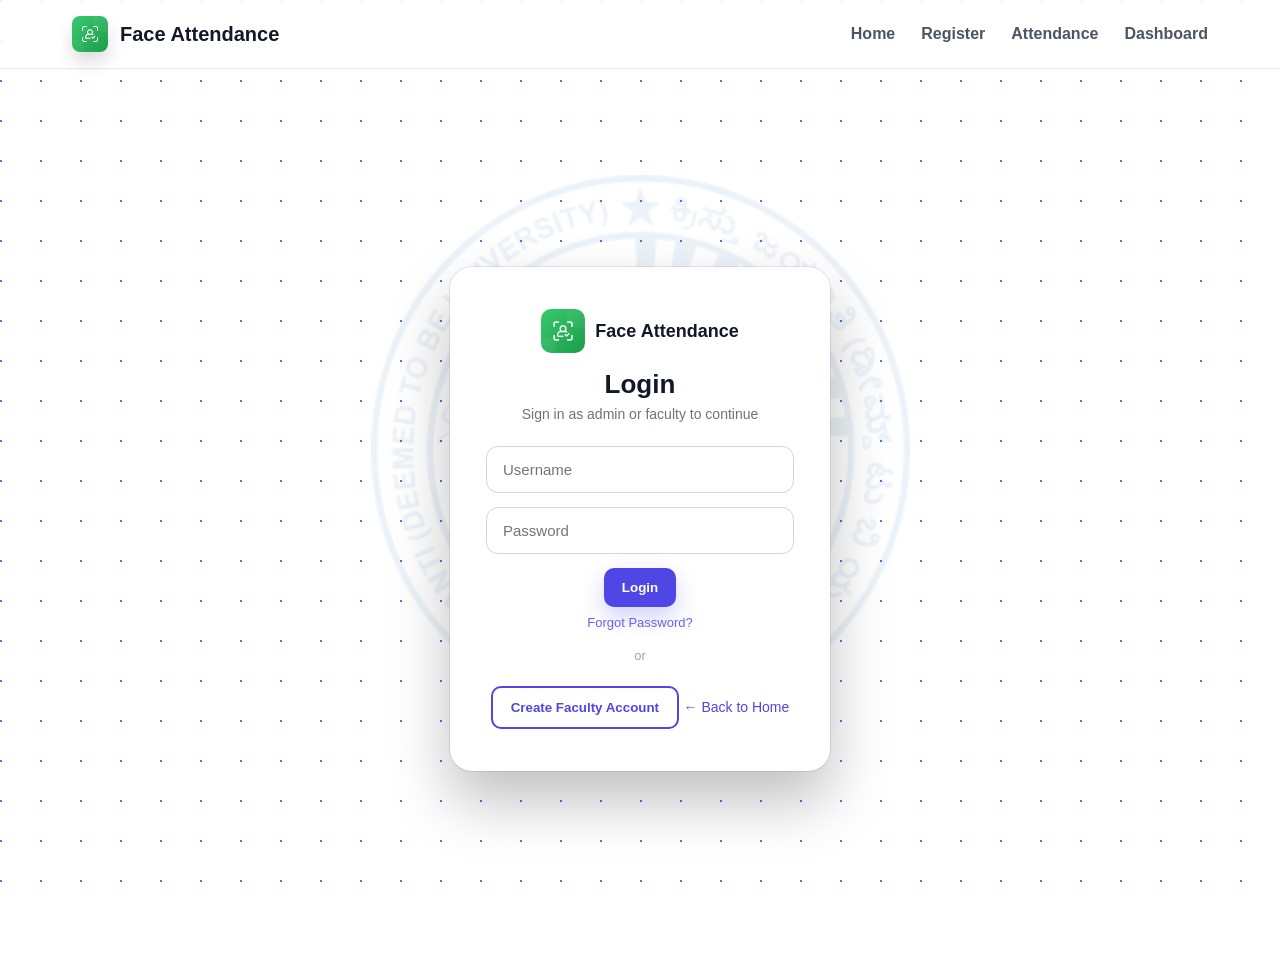
==== commit 6b4461f2: "Add day-wise faculty scheduling, forgot password, role-based dashboard, 75% alert" ====
--- a/frondend/attendance.html
+++ b/frondend/attendance.html
@@ -211,9 +211,16 @@
     const markedRolls       = new Set();
 
     // ── Role & assigned periods from localStorage ──────────────
-    const ROLE             = localStorage.getItem("role") || "faculty";
-    const USER_NAME        = localStorage.getItem("userName") || "";
-    const ASSIGNED_PERIODS = JSON.parse(localStorage.getItem("periods") || "[]");
+    const ROLE      = localStorage.getItem("role") || "faculty";
+    const USER_NAME = localStorage.getItem("userName") || "";
+    const SCHEDULE  = JSON.parse(localStorage.getItem("schedule") || "{}");
+    const DAYS      = ["Sunday","Monday","Tuesday","Wednesday","Thursday","Friday","Saturday"];
+    const TODAY_DAY = DAYS[new Date().getDay()];
+
+    // Get today's assigned periods for faculty
+    const TODAYS_PERIODS = ROLE === "faculty"
+      ? (SCHEDULE[TODAY_DAY] || [])
+      : [];
 
     function logout() {
       ["loggedIn","role","userName","periods","facultyId"].forEach(k => localStorage.removeItem(k));
@@ -247,14 +254,20 @@
         const data = await res.json();
         let allPeriods = data.periods;
 
-        // Faculty only sees their assigned periods
-        if (ROLE === "faculty" && ASSIGNED_PERIODS.length > 0) {
-          allPeriods = allPeriods.filter(p => ASSIGNED_PERIODS.includes(p.id));
+        // Faculty only sees their periods for TODAY
+        if (ROLE === "faculty") {
+          if (TODAYS_PERIODS.length > 0) {
+            allPeriods = allPeriods.filter(p => TODAYS_PERIODS.includes(p.id));
+          } else {
+            // No periods assigned for today
+            allPeriods = [];
+            document.getElementById("camPlaceholder").querySelector("p").textContent =
+              `No periods assigned for ${TODAY_DAY}`;
+          }
         }
         periods = allPeriods;
 
         if (data.current_period) {
-          // Auto-select only if it's in the faculty's assigned periods
           const current = periods.find(p => p.id === data.current_period.id);
           if (current) selectedPeriod = current;
         }
@@ -262,16 +275,16 @@
         updateStatusBar();
       } catch (e) {
         let allPeriods = [
-          {id:1, label:"Period 1", start:"09:00", end:"09:50"},
-          {id:2, label:"Period 2", start:"10:00", end:"10:50"},
-          {id:3, label:"Period 3", start:"11:00", end:"11:50"},
-          {id:4, label:"Period 4", start:"12:00", end:"12:50"},
-          {id:5, label:"Period 5", start:"13:40", end:"14:30"},
-          {id:6, label:"Period 6", start:"14:40", end:"15:30"},
-          {id:7, label:"Period 7", start:"15:40", end:"16:30"},
+          {id:1,label:"Period 1",start:"09:00",end:"09:50"},
+          {id:2,label:"Period 2",start:"10:00",end:"10:50"},
+          {id:3,label:"Period 3",start:"11:00",end:"11:50"},
+          {id:4,label:"Period 4",start:"12:00",end:"12:50"},
+          {id:5,label:"Period 5",start:"13:40",end:"14:30"},
+          {id:6,label:"Period 6",start:"14:40",end:"15:30"},
+          {id:7,label:"Period 7",start:"15:40",end:"16:30"},
         ];
-        if (ROLE === "faculty" && ASSIGNED_PERIODS.length > 0) {
-          allPeriods = allPeriods.filter(p => ASSIGNED_PERIODS.includes(p.id));
+        if (ROLE === "faculty" && TODAYS_PERIODS.length > 0) {
+          allPeriods = allPeriods.filter(p => TODAYS_PERIODS.includes(p.id));
         }
         periods = allPeriods;
         renderPeriodGrid();
